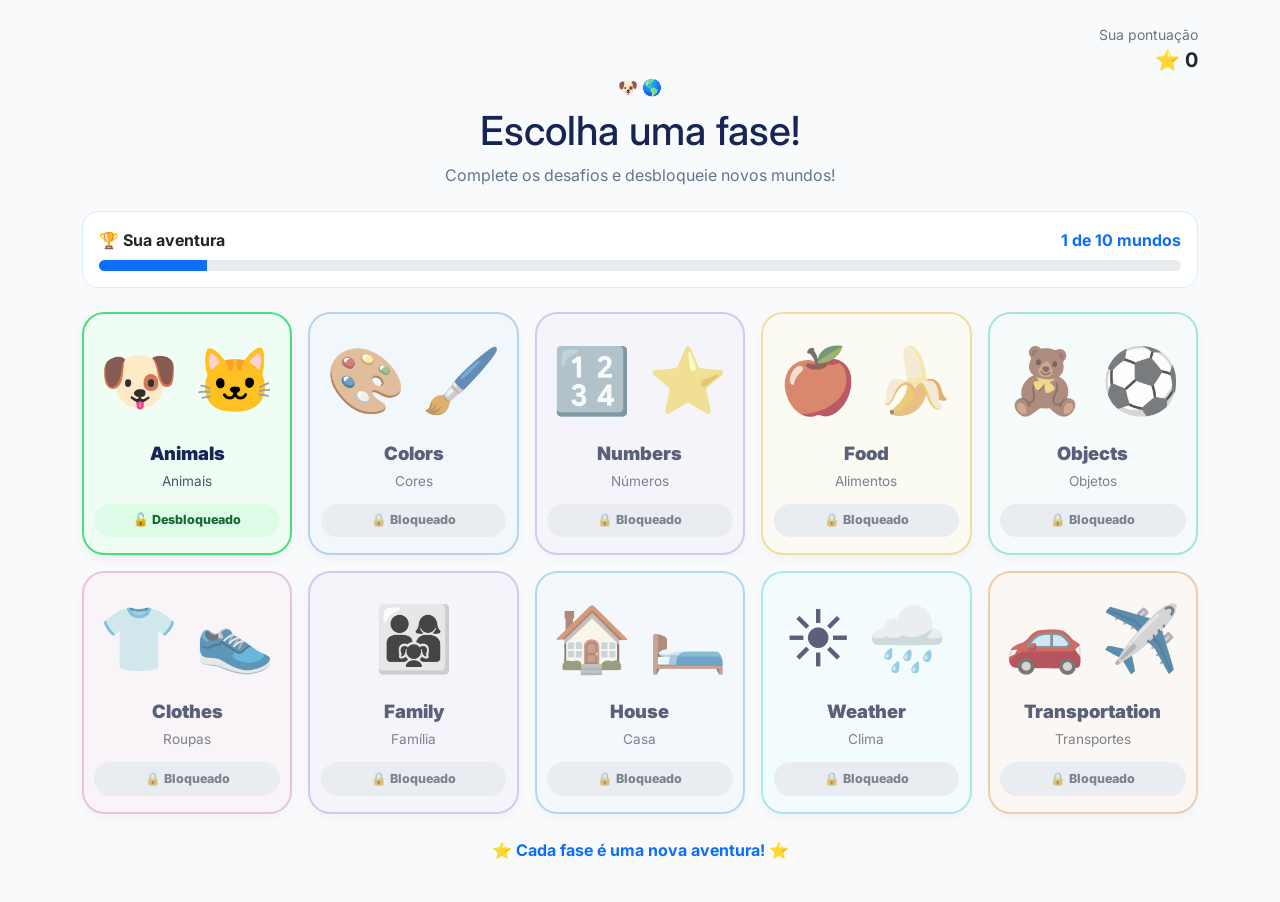
==== pages/worlds.html @ 08a8023b "feat: adiciona estrutura da campanha com 10 mundos Organiza a aplicação em três telas: início, seleç" ====
<!DOCTYPE html>
<html lang="pt-BR" data-bs-theme="light">
<head>
    <meta charset="UTF-8">
    <meta name="viewport" content="width=device-width, initial-scale=1.0">
    <meta name="description" content="Escolha um mundo e aprenda inglês brincando!">
    <title>Escolha seu mundo | DevLingo Kids</title>
    <link href="https://cdn.jsdelivr.net/npm/bootstrap@5.3.3/dist/css/bootstrap.min.css" rel="stylesheet">
    <link href="https://fonts.googleapis.com/css2?family=Inter:wght@400;600;700;800;900&display=swap" rel="stylesheet">
    <link rel="stylesheet" href="../styles/styles.css">
    <link rel="stylesheet" href="../styles/worlds.css">
</head>

<body class="worlds-page min-vh-100 py-4">

    <div class="container worlds-container">
            <div class="text-end">
                <span class="d-block small text-secondary">Sua pontuação</span>
                <strong id="score-label" class="fs-5">⭐ 0</strong>
            </div>
        </header>

        <main>
            <section class="text-center worlds-intro mb-4">
                <div class="worlds-mascot mb-2" aria-hidden="true">🐶 🌎</div>

                <h1 class="worlds-heading fw-black" id="worlds-title">
                    Escolha uma fase!
                </h1>

                <p class="worlds-subtitle">
                    Complete os desafios e desbloqueie novos mundos!
                </p>
            </section>

            <section class="campaign-progress mb-4" aria-label="Progresso da campanha">
                <div class="d-flex justify-content-between align-items-center gap-2 mb-2">
                    <span class="fw-bold">🏆 Sua aventura</span>
                    <span id="progress-label" class="fw-bold text-primary">
                        1 de 10 mundos
                    </span>
                </div>

                <div id="campaign-progress" class="progress" role="progressbar" aria-label="Mundos desbloqueados"
                    aria-valuemin="0" aria-valuemax="10" aria-valuenow="1">
                    <div id="progress-bar" class="progress-bar" style="width: 10%"></div>
                </div>
            </section>

            <section aria-labelledby="worlds-list-title">
                <h2 id="worlds-list-title" class="visually-hidden">
                    Mundos disponíveis
                </h2>

                <div id="worlds-grid" class="worlds-grid">

                    <button class="world-card" data-world="Animals" type="button">
                        <span class="world-emoji" aria-hidden="true">🐶 🐱</span>
                        <span class="world-name">Animals</span>
                        <span class="world-translation">Animais</span>
                        <span class="world-status">🔓 Desbloqueado</span>
                    </button>

                    <button class="world-card" data-world="Colors" type="button" disabled>
                        <span class="world-emoji" aria-hidden="true">🎨 🖌️</span>
                        <span class="world-name">Colors</span>
                        <span class="world-translation">Cores</span>
                        <span class="world-status">🔒 Bloqueado</span>
                    </button>

                    <button class="world-card" data-world="Numbers" type="button" disabled>
                        <span class="world-emoji" aria-hidden="true">🔢 ⭐</span>
                        <span class="world-name">Numbers</span>
                        <span class="world-translation">Números</span>
                        <span class="world-status">🔒 Bloqueado</span>
                    </button>

                    <button class="world-card" data-world="Food" type="button" disabled>
                        <span class="world-emoji" aria-hidden="true">🍎 🍌</span>
                        <span class="world-name">Food</span>
                        <span class="world-translation">Alimentos</span>
                        <span class="world-status">🔒 Bloqueado</span>
                    </button>

                    <button class="world-card" data-world="Objects" type="button" disabled>
                        <span class="world-emoji" aria-hidden="true">🧸 ⚽</span>
                        <span class="world-name">Objects</span>
                        <span class="world-translation">Objetos</span>
                        <span class="world-status">🔒 Bloqueado</span>
                    </button>

                    <button class="world-card" data-world="Clothes" type="button" disabled>
                        <span class="world-emoji" aria-hidden="true">👕 👟</span>
                        <span class="world-name">Clothes</span>
                        <span class="world-translation">Roupas</span>
                        <span class="world-status">🔒 Bloqueado</span>
                    </button>

                    <button class="world-card" data-world="Family" type="button" disabled>
                        <span class="world-emoji" aria-hidden="true">👨‍👩‍👧</span>
                        <span class="world-name">Family</span>
                        <span class="world-translation">Família</span>
                        <span class="world-status">🔒 Bloqueado</span>
                    </button>

                    <button class="world-card" data-world="House" type="button" disabled>
                        <span class="world-emoji" aria-hidden="true">🏠 🛏️</span>
                        <span class="world-name">House</span>
                        <span class="world-translation">Casa</span>
                        <span class="world-status">🔒 Bloqueado</span>
                    </button>

                    <button class="world-card" data-world="Weather" type="button" disabled>
                        <span class="world-emoji" aria-hidden="true">☀️ 🌧️</span>
                        <span class="world-name">Weather</span>
                        <span class="world-translation">Clima</span>
                        <span class="world-status">🔒 Bloqueado</span>
                    </button>

                    <button class="world-card" data-world="Transportation" type="button" disabled>
                        <span class="world-emoji" aria-hidden="true">🚗 ✈️</span>
                        <span class="world-name">Transportation</span>
                        <span class="world-translation">Transportes</span>
                        <span class="world-status">🔒 Bloqueado</span>
                    </button>

                </div>
            </section>

            <footer class="text-center mt-4">
                <p class="fw-bold text-primary">
                    ⭐ Cada fase é uma nova aventura! ⭐
                </p>
            </footer>
        </main>
    </div>

<script type="module" src="../js/worlds.js"></script>

</body>
</html>
---- styles/styles.css ----
:root {
  --accent-blue: #2563eb;
  --accent-blue-hover: #1d4ed8;
  --accent-blue-light: #eff6ff;
  --accent-blue-border: #bfdbfe;
  --neon-glow: rgba(37, 99, 235, 0.25);
}

/* Base responsiva */
*,
*::before,
*::after {
  box-sizing: border-box;
}

html {
  width: 100%;
  min-width: 0;
}

body {
  width: 100%;
  min-width: 0;
  margin: 0;
  font-family: 'Inter', sans-serif;
  user-select: none;
  background-color: #f8fafc;
  overflow-x: clip;
}

/* Emojis responsivos */
.emoji-display {
  display: block;
  max-width: 100%;
  font-size: clamp(2rem, 10vw, 4.5rem);
  line-height: 1.2;
  text-align: center;
  overflow-wrap: anywhere;
}

/* Botão de dica */
.btn-hint {
  background-color: var(--accent-blue-light);
  color: var(--accent-blue);
  border: 2px solid var(--accent-blue-border);
  max-width: 100%;
  white-space: normal;
  overflow-wrap: anywhere;
}

.btn-hint:hover {
  background-color: var(--accent-blue-border);
  color: var(--accent-blue);
}

/* Microfone ativo */
.mic-listening {
  background-color: #dc2626 !important;
  color: #ffffff !important;
  animation: pulse-mic 1s infinite;
}

/* Elementos desabilitados */
.interaction-disabled {
  pointer-events: none !important;
  opacity: 0.85;
}

/* Overlay inicial */
#start-overlay {
  position: fixed;
  inset: 0;
  width: 100%;
  height: 100%;
  height: 100dvh;
  padding: 1rem;
  background: rgba(248, 250, 252, 0.85);
  backdrop-filter: blur(16px);
  -webkit-backdrop-filter: blur(16px);
  z-index: 9999;
  display: flex;
  flex-direction: column;
  align-items: center;
  justify-content: center;
  transition: opacity 0.4s ease, visibility 0.4s ease;
}

/* Card inicial */
.start-card {
  width: 100%;
  max-width: 480px;
  min-width: 0;
  padding: clamp(1.25rem, 5vw, 3rem);
  background: rgba(255, 255, 255, 0.95);
  border: 2px solid var(--accent-blue-border);
  border-radius: 2rem;
  box-shadow:
    0 20px 40px rgba(0, 0, 0, 0.05),
    0 0 30px var(--neon-glow);
}

/* Mascote interativo */
.mascot-interactive {
  display: inline-block;
  max-width: 100%;
  font-size: clamp(3rem, 12vw, 5.5rem);
  line-height: 1.2;
  cursor: pointer;
  animation: float 3s ease-in-out infinite;
  transition: transform 0.2s cubic-bezier(0.175, 0.885, 0.32, 1.275);
}

.mascot-interactive:hover,
.mascot-interactive:active {
  transform: scale(1.08) rotate(5deg);
}

/* Animações */
@keyframes float {
  0%, 100% {
    transform: translateY(0);
  }

  50% {
    transform: translateY(-10px);
  }
}

.btn-play-interactive {
  max-width: 100%;
  white-space: normal;
  overflow-wrap: anywhere;
  background-color: var(--accent-blue);
  color: #ffffff;
  border: none;
  font-weight: 900;
  letter-spacing: 1px;
  box-shadow: 0 10px 25px var(--neon-glow);
  transition: background-color 0.2s ease, box-shadow 0.2s ease;
}

.btn-play-interactive:hover {
  background-color: var(--accent-blue-hover);
  color: #ffffff;
  box-shadow: 0 12px 28px var(--neon-glow);
}

.badge-accessibility {
  max-width: 100%;
  white-space: normal;
  background-color: var(--accent-blue-light);
  color: var(--accent-blue);
  border: 1px solid var(--accent-blue-border);
}

@keyframes pulse-mic {
  0% {
    transform: scale(1);
    box-shadow: 0 0 0 0 rgba(220, 38, 38, 0.7);
  }

  70% {
    transform: scale(1.05);
    box-shadow: 0 0 0 15px rgba(220, 38, 38, 0);
  }

  100% {
    transform: scale(1);
    box-shadow: 0 0 0 0 rgba(220, 38, 38, 0);
  }
}

/* Celulares pequenos */
@media (max-width: 360px) {
  .emoji-display {
    font-size: clamp(1.75rem, 9vw, 2.5rem);
  }

  .start-card {
    padding: 1.25rem 1rem;
    border-radius: 1.5rem;
  }

  .mascot-interactive {
    font-size: 3rem;
  }
}

/* Reduz movimentos para quem prefere menos animações */
@media (prefers-reduced-motion: reduce) {
  *,
  *::before,
  *::after {
    scroll-behavior: auto !important;
    animation-duration: 0.01ms !important;
    animation-iteration-count: 1 !important;
    transition-duration: 0.01ms !important;
  }
}
---- styles/worlds.css ----
#worlds-screen {
      width: 100%;
    }

    .worlds-heading {
      color: #172554;
      overflow-wrap: anywhere;
    }

    .worlds-subtitle {
      color: #64748b;
    }

    .worlds-grid {
      display: grid;
      grid-template-columns: repeat(2, minmax(0, 1fr));
      gap: 1rem;
    }

    .world-card {
      --world-color: #60a5fa;
      --world-bg: #eff6ff;

      display: flex;
      flex-direction: column;
      align-items: center;
      min-width: 0;
      padding: 1rem 0.65rem;
      border: 2px solid var(--world-color);
      border-radius: 1.4rem;
      background: var(--world-bg);
      color: #172554;
      text-align: center;
      box-shadow: 0 4px 12px rgb(15 23 42 / 5%);
      transition:
        transform 0.2s ease,
        box-shadow 0.2s ease;
    }

    .world-card:not(:disabled) {
      cursor: pointer;
    }

    .world-card:not(:disabled):hover,
    .world-card:not(:disabled):focus-visible {
      transform: translateY(-4px);
      box-shadow: 0 10px 22px rgb(15 23 42 / 10%);
    }

    .world-card:focus-visible {
      outline: 3px solid #1d4ed8;
      outline-offset: 3px;
    }

    .world-card:disabled {
      cursor: not-allowed;
      filter: saturate(0.65);
      opacity: 0.72;
    }

    .world-emoji {
      display: grid;
      place-items: center;
      width: 100%;
      min-width: 0;
      min-height: 100px;
      font-size: clamp(2.5rem, 8vw, 4rem);
      line-height: 1.2;
      overflow-wrap: anywhere;
    }

    .world-name {
      margin: 0.6rem 0 0.2rem;
      font-size: clamp(0.95rem, 3vw, 1.15rem);
      font-weight: 900;
      overflow-wrap: anywhere;
    }

    .world-translation {
      margin-bottom: 0.8rem;
      color: #475569;
      font-size: 0.85rem;
    }

    .world-status {
      width: 100%;
      padding: 0.45rem 0.3rem;
      border-radius: 999px;
      background: #dcfce7;
      color: #166534;
      font-size: 0.78rem;
      font-weight: 800;
      overflow-wrap: anywhere;
    }

    .world-card:disabled .world-status {
      background: #e2e8f0;
      color: #475569;
    }

    .world-card[data-world="Animals"] {
      --world-color: #4ade80;
      --world-bg: #f0fdf4;
    }

    .world-card[data-world="Colors"] {
      --world-color: #93c5fd;
      --world-bg: #eff6ff;
    }

    .world-card[data-world="Numbers"] {
      --world-color: #c4b5fd;
      --world-bg: #f5f3ff;
    }

    .world-card[data-world="Food"] {
      --world-color: #fcd34d;
      --world-bg: #fffbeb;
    }

    .world-card[data-world="Objects"] {
      --world-color: #5eead4;
      --world-bg: #f0fdfa;
    }

    .world-card[data-world="Clothes"] {
      --world-color: #f9a8d4;
      --world-bg: #fdf2f8;
    }

    .world-card[data-world="Family"] {
      --world-color: #c4b5fd;
      --world-bg: #f5f3ff;
    }

    .world-card[data-world="House"] {
      --world-color: #7dd3fc;
      --world-bg: #f0f9ff;
    }

    .world-card[data-world="Weather"] {
      --world-color: #67e8f9;
      --world-bg: #ecfeff;
    }

    .world-card[data-world="Transportation"] {
      --world-color: #fdba74;
      --world-bg: #fff7ed;
    }

    .campaign-progress {
      padding: 1rem;
      border: 1px solid #dbeafe;
      border-radius: 1rem;
      background: #fff;
    }

    .campaign-progress .progress {
      height: 0.7rem;
    }

    @media (min-width: 600px) {
      .worlds-grid {
        grid-template-columns: repeat(3, minmax(0, 1fr));
      }
    }

    @media (min-width: 900px) {
      .worlds-grid {
        grid-template-columns: repeat(5, minmax(0, 1fr));
      }
    }

    @media (max-width: 360px) {
      .worlds-grid {
        gap: 0.6rem;
      }

      .world-card {
        padding: 0.75rem 0.4rem;
        border-radius: 1rem;
      }

      .world-emoji {
        min-height: 75px;
      }

      .world-translation {
        font-size: 0.78rem;
      }

      .world-status {
        font-size: 0.7rem;
      }
    }

    @media (prefers-reduced-motion: reduce) {
      .world-card {
        transition: none;
      }

      .world-card:not(:disabled):hover {
        transform: none;
      }
    }
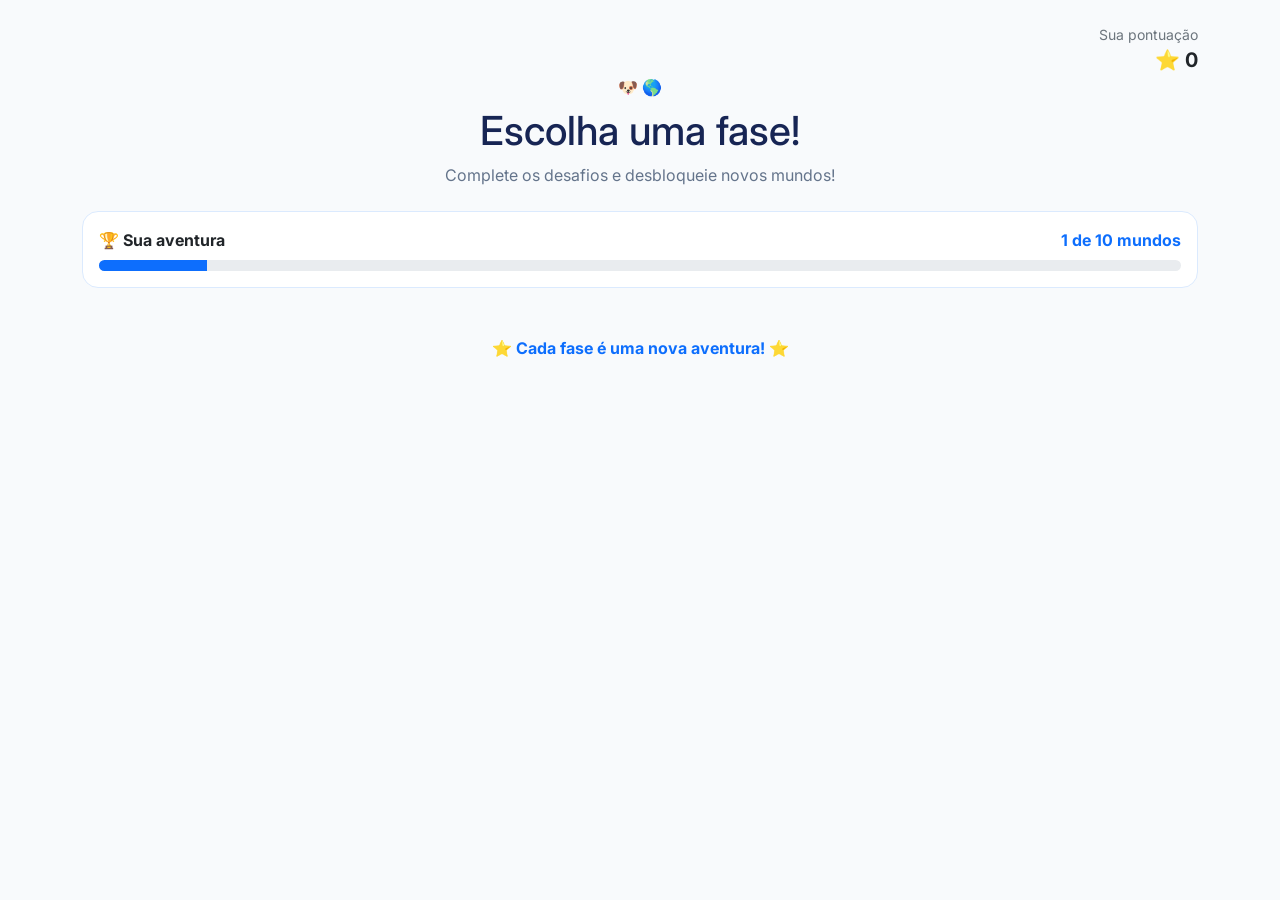
==== commit 44faf759: "refactor(architecture): refatoração pura de arquitetura de software e modularização de componentes" ====
--- a/pages/worlds.html
+++ b/pages/worlds.html
@@ -14,20 +14,17 @@
 <body class="worlds-page min-vh-100 py-4">
 
     <div class="container worlds-container">
-            <div class="text-end">
-                <span class="d-block small text-secondary">Sua pontuação</span>
-                <strong id="score-label" class="fs-5">⭐ 0</strong>
-            </div>
-        </header>
+        <div class="text-end">
+            <span class="d-block small text-secondary">Sua pontuação</span>
+            <strong id="score-label" class="fs-5">⭐ 0</strong>
+        </div>
 
         <main>
             <section class="text-center worlds-intro mb-4">
                 <div class="worlds-mascot mb-2" aria-hidden="true">🐶 🌎</div>
-
                 <h1 class="worlds-heading fw-black" id="worlds-title">
                     Escolha uma fase!
                 </h1>
-
                 <p class="worlds-subtitle">
                     Complete os desafios e desbloqueie novos mundos!
                 </p>
@@ -42,7 +39,7 @@
                 </div>
 
                 <div id="campaign-progress" class="progress" role="progressbar" aria-label="Mundos desbloqueados"
-                    aria-valuemin="0" aria-valuemax="10" aria-valuenow="1">
+                aria-valuemin="0" aria-valuemax="10" aria-valuenow="1">
                     <div id="progress-bar" class="progress-bar" style="width: 10%"></div>
                 </div>
             </section>
@@ -52,79 +49,8 @@
                     Mundos disponíveis
                 </h2>
 
-                <div id="worlds-grid" class="worlds-grid">
-
-                    <button class="world-card" data-world="Animals" type="button">
-                        <span class="world-emoji" aria-hidden="true">🐶 🐱</span>
-                        <span class="world-name">Animals</span>
-                        <span class="world-translation">Animais</span>
-                        <span class="world-status">🔓 Desbloqueado</span>
-                    </button>
-
-                    <button class="world-card" data-world="Colors" type="button" disabled>
-                        <span class="world-emoji" aria-hidden="true">🎨 🖌️</span>
-                        <span class="world-name">Colors</span>
-                        <span class="world-translation">Cores</span>
-                        <span class="world-status">🔒 Bloqueado</span>
-                    </button>
-
-                    <button class="world-card" data-world="Numbers" type="button" disabled>
-                        <span class="world-emoji" aria-hidden="true">🔢 ⭐</span>
-                        <span class="world-name">Numbers</span>
-                        <span class="world-translation">Números</span>
-                        <span class="world-status">🔒 Bloqueado</span>
-                    </button>
-
-                    <button class="world-card" data-world="Food" type="button" disabled>
-                        <span class="world-emoji" aria-hidden="true">🍎 🍌</span>
-                        <span class="world-name">Food</span>
-                        <span class="world-translation">Alimentos</span>
-                        <span class="world-status">🔒 Bloqueado</span>
-                    </button>
-
-                    <button class="world-card" data-world="Objects" type="button" disabled>
-                        <span class="world-emoji" aria-hidden="true">🧸 ⚽</span>
-                        <span class="world-name">Objects</span>
-                        <span class="world-translation">Objetos</span>
-                        <span class="world-status">🔒 Bloqueado</span>
-                    </button>
-
-                    <button class="world-card" data-world="Clothes" type="button" disabled>
-                        <span class="world-emoji" aria-hidden="true">👕 👟</span>
-                        <span class="world-name">Clothes</span>
-                        <span class="world-translation">Roupas</span>
-                        <span class="world-status">🔒 Bloqueado</span>
-                    </button>
-
-                    <button class="world-card" data-world="Family" type="button" disabled>
-                        <span class="world-emoji" aria-hidden="true">👨‍👩‍👧</span>
-                        <span class="world-name">Family</span>
-                        <span class="world-translation">Família</span>
-                        <span class="world-status">🔒 Bloqueado</span>
-                    </button>
-
-                    <button class="world-card" data-world="House" type="button" disabled>
-                        <span class="world-emoji" aria-hidden="true">🏠 🛏️</span>
-                        <span class="world-name">House</span>
-                        <span class="world-translation">Casa</span>
-                        <span class="world-status">🔒 Bloqueado</span>
-                    </button>
-
-                    <button class="world-card" data-world="Weather" type="button" disabled>
-                        <span class="world-emoji" aria-hidden="true">☀️ 🌧️</span>
-                        <span class="world-name">Weather</span>
-                        <span class="world-translation">Clima</span>
-                        <span class="world-status">🔒 Bloqueado</span>
-                    </button>
-
-                    <button class="world-card" data-world="Transportation" type="button" disabled>
-                        <span class="world-emoji" aria-hidden="true">🚗 ✈️</span>
-                        <span class="world-name">Transportation</span>
-                        <span class="world-translation">Transportes</span>
-                        <span class="world-status">🔒 Bloqueado</span>
-                    </button>
-
-                </div>
+                <!-- O grid será preenchido dinamicamente pelo worlds.js -->
+                <div id="worlds-grid" class="worlds-grid"></div>
             </section>
 
             <footer class="text-center mt-4">
@@ -135,7 +61,6 @@
         </main>
     </div>
 
-<script type="module" src="../js/worlds.js"></script>
-
+    <script type="module" src="../js/worlds.js"></script>
 </body>
 </html>
